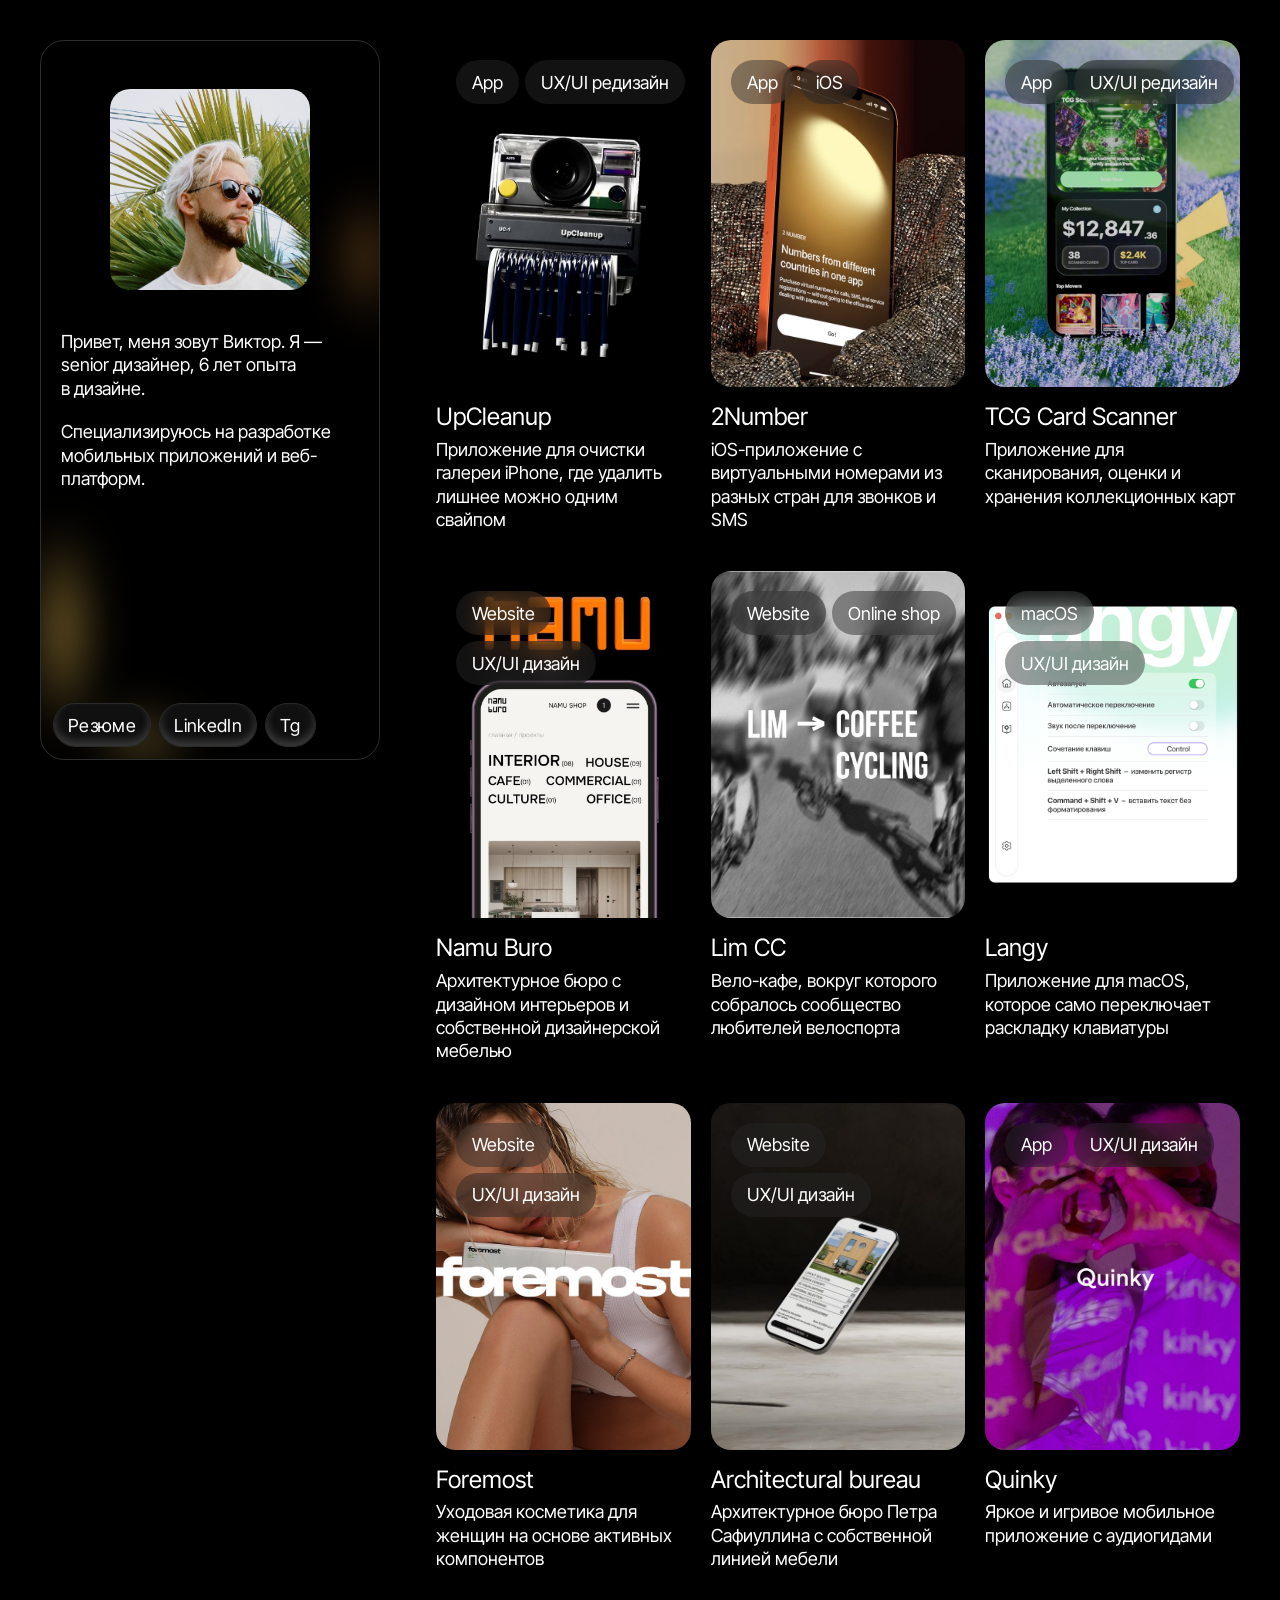
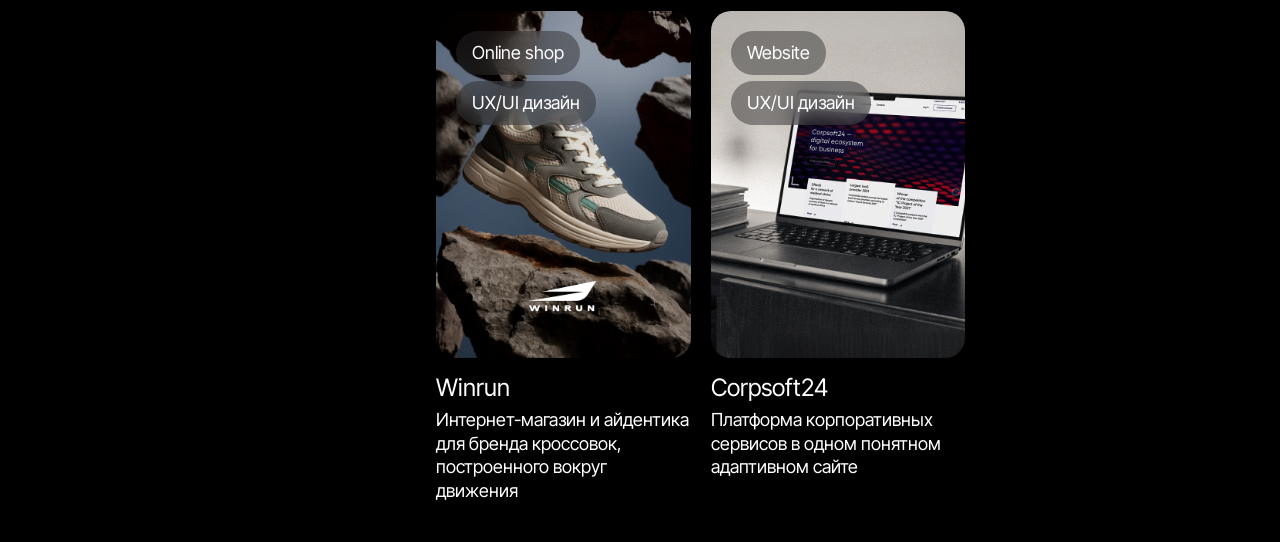
==== index.html @ 8efbd645 "Новая версия становится главной Страницы v2 перенесены в корень: главная с проектами, страницы проек" ====
<!DOCTYPE html>
<html lang="ru">
<head>
  <meta charset="UTF-8" />
  <meta name="viewport" content="width=device-width, initial-scale=1.0" />
  <meta name="description" content="Портфолио Виктора Радюка — senior дизайнера с 6-летним опытом в дизайне мобильных приложений и веб-платформ." />
  <meta property="og:image" content="https://vitya.pro/assets/twitter-badge.png" />
  <meta property="og:image:width" content="1024" />
  <meta property="og:image:height" content="552" />
  <meta name="twitter:card" content="summary_large_image" />
  <meta name="twitter:image" content="https://vitya.pro/assets/twitter-badge.png" />
  <title>Виктор Радюк — Product Designer</title>
  <link rel="preconnect" href="https://fonts.googleapis.com" />
  <link rel="preconnect" href="https://fonts.gstatic.com" crossorigin />
  <link href="https://fonts.googleapis.com/css2?family=Inter+Tight:wght@400;500&display=swap" rel="stylesheet" />
  <link rel="stylesheet" href="style.css?v=20261021131308" />
  <!-- Google tag (gtag.js) -->
  <script async src="https://www.googletagmanager.com/gtag/js?id=G-6443JLH0M9"></script>
  <script>
    window.dataLayer = window.dataLayer || [];
    function gtag(){dataLayer.push(arguments);}
    gtag('js', new Date());
    gtag('config', 'G-6443JLH0M9');
  </script>
  <!-- /Google tag -->
  <!-- Yandex.Metrika counter -->
  <script type="text/javascript">
    (function(m,e,t,r,i,k,a){
      m[i]=m[i]||function(){(m[i].a=m[i].a||[]).push(arguments)};
      m[i].l=1*new Date();
      for (var j = 0; j < document.scripts.length; j++) { if (document.scripts[j].src === r) { return; } }
      k=e.createElement(t),a=e.getElementsByTagName(t)[0],k.async=1,k.src=r,a.parentNode.insertBefore(k,a);
    })(window, document,'script','https://mc.yandex.ru/metrika/tag.js?id=109589373', 'ym');

    ym(109589373, 'init', {
      ssr:true,
      webvisor:true,
      clickmap:true,
      ecommerce:"dataLayer",
      referrer: document.referrer,
      url: location.href,
      accurateTrackBounce:true,
      trackLinks:true
    });
  </script>
  <!-- /Yandex.Metrika counter -->
</head>
<body>
  <noscript><div><img src="https://mc.yandex.ru/watch/109589373" style="position:absolute; left:-9999px;" alt="" /></div></noscript>
  <div class="layout">
    <!-- Плашка слева: на десктопе закреплена (sticky), на мобиле — обычный блок сверху -->
    <aside class="side-card">
      <div class="side-card__blobs" aria-hidden="true"></div>
      <div class="side-card__top">
        <img class="side-card__avatar" src="assets/avatar-victor.png" alt="Виктор Радюк" width="220" height="220" />
        <p class="side-card__text">Привет, меня зовут Виктор. Я&nbsp;— senior дизайнер, 6&nbsp;лет опыта в&nbsp;дизайне.</p>
        <p class="side-card__text">Специализируюсь на&nbsp;разработке мобильных приложений и&nbsp;веб-платформ.</p>
      </div>
      <nav class="side-card__actions" aria-label="Контакты">
        <a class="pill" href="resume.html">Резюме</a>
        <a class="pill" href="https://www.linkedin.com/in/viktor-radyuk/" target="_blank" rel="noopener noreferrer">LinkedIn</a>
        <a class="pill" href="https://t.me/allo_galochka" target="_blank" rel="noopener noreferrer">Tg</a>
      </nav>
    </aside>

    <!-- Проекты рисуются из projects.js -->
    <main class="projects" id="projects"></main>
  </div>
  <script src="projects.js?v=202610211301"></script>
  <script>
    document.getElementById("projects").innerHTML = PROJECTS.map((p) => `
      <a class="project" href="project.html?p=${p.slug}">
        <div class="project__media">
          <div class="project__tags">${p.tags.map((t) => `<span>${t}</span>`).join("")}</div>
          ${p.coverVideo
            ? `<video src="${asset(p.coverVideo)}" poster="${asset(p.cover)}" autoplay muted loop playsinline preload="metadata"></video>`
            : `<img src="${asset(p.cover)}" alt="${p.title}" loading="lazy" />`}
        </div>
        <h2 class="project__title">${p.title}</h2>
        <p class="project__lead">${p.lead}</p>
      </a>`).join("");
  </script>
</body>
</html>
---- style.css ----
:root {
  --bg: #000;
  --ink: #fff;
  --muted: rgba(255, 255, 255, 0.6);
  --line: rgba(255, 255, 255, 0.18);
  --font: "Inter Tight", "Inter", "Helvetica Neue", Arial, sans-serif;
  --aside-w: 340px;
  --gap: 56px;
}

*,
*::before,
*::after {
  box-sizing: border-box;
}

body {
  margin: 0;
  background: var(--bg);
  color: var(--ink);
  font-family: var(--font);
  -webkit-font-smoothing: antialiased;
}

img,
video {
  display: block;
  max-width: 100%;
}

a {
  color: inherit;
  text-decoration: none;
}

/* Layout */
.layout {
  display: grid;
  grid-template-columns: var(--aside-w) minmax(0, 1fr);
  gap: var(--gap);
  align-items: start;
  max-width: 1600px;
  margin-inline: auto;
  padding: 40px;
}

/* Side card */
.side-card {
  position: sticky;
  top: 40px;
  display: flex;
  flex-direction: column;
  justify-content: space-between;
  height: min(720px, calc(100vh - 80px));
  min-height: 520px;
  padding: 48px 12px 12px;
  overflow: hidden;
  border: 1px solid var(--line);
  border-radius: 24px;
  isolation: isolate;
}

.side-card__blobs {
  position: absolute;
  inset: 0;
  z-index: -1;
  filter: blur(22px);
  background:
    radial-gradient(ellipse 18% 14% at 100% 30%, rgba(235, 150, 60, 0.6), transparent 70%),
    radial-gradient(ellipse 14% 22% at 6% 82%, rgba(206, 164, 70, 0.75), transparent 70%),
    radial-gradient(ellipse 22% 8% at 30% 98%, rgba(215, 175, 85, 0.5), transparent 70%);
}

.side-card__avatar {
  width: 64%;
  height: auto;
  aspect-ratio: 1;
  margin: 0 auto 40px;
  object-fit: cover;
  border-radius: 20px;
}

.side-card__text {
  margin: 0 8px 20px;
  font-size: 18px;
  line-height: 1.3;
}

.side-card__actions {
  display: flex;
  flex-wrap: wrap;
  gap: 8px;
}

.pill {
  display: inline-flex;
  align-items: center;
  min-height: 44px;
  padding: 0 14px;
  border: 1px solid #2a2a2a;
  border-radius: 999px;
  background: #101010;
  box-shadow: inset 0 -5px 8px rgba(255, 255, 255, 0.18);
  font-size: 18px;
  letter-spacing: 0.02em; /* Inter Tight плотный — на кнопках буквы слипаются */
  transition: filter 0.2s ease, transform 0.2s ease;
}

.pill:hover {
  filter: brightness(1.5);
}

.pill:active {
  transform: translateY(1px);
}

/* Серая кнопка из Figma: fill C8C8C8, stroke 1px FFFFFF inside,
   inner shadow 0 −4 blur 11.3 FFFFFF 100% */
.pill--light {
  border-color: #fff;
  background: #c8c8c8;
  box-shadow: inset 0 -4px 11.3px #fff;
  color: #000;
}

.pill--light:hover {
  filter: brightness(0.92);
}

.arrow {
  display: block;
  width: 0.85em;
  height: 0.85em;
  fill: none;
  stroke: currentColor;
  stroke-width: 1.3;
}

.arrow--left {
  display: contents;
}

.arrow--left .arrow {
  transform: scaleX(-1);
}

.info__nav .pill {
  gap: 0.25em;
}

.pill--sm {
  min-height: 38px;
  padding: 0 16px;
  font-size: 16px;
}

/* Projects grid */
.project {
  display: block;
}

.projects {
  display: grid;
  grid-template-columns: repeat(3, minmax(0, 1fr));
  gap: 40px 20px;
}

.project__media {
  position: relative;
  aspect-ratio: 400 / 545;
  overflow: hidden;
  border-radius: 20px;
  background: #111;
}

.project__media img,
.project__media video {
  width: 100%;
  height: 100%;
  object-fit: cover;
  transition: transform 0.8s ease;
}

.project__tags {
  position: absolute;
  top: 20px;
  left: 20px;
  z-index: 1;
  display: flex;
  flex-wrap: wrap;
  gap: 6px;
}

.project__tags span {
  display: inline-flex;
  align-items: center;
  min-height: 44px;
  padding: 0 16px;
  border-radius: 999px;
  background: rgba(40, 40, 40, 0.45);
  backdrop-filter: blur(12px);
  -webkit-backdrop-filter: blur(12px);
  font-size: 18px;
}

.project__title {
  margin: 16px 0 6px;
  font-size: 24px;
  font-weight: 400;
  line-height: 1.2;
}

.project__lead {
  margin: 0;
  font-size: 18px;
  line-height: 1.3;
}

/* Hovering a project dims the others */
.project {
  transition: filter 0.6s ease, opacity 0.6s ease;
}

@media (hover: hover) {
  .projects:has(.project:hover) .project:not(:hover) {
    filter: blur(4px);
    opacity: 0.5;
  }

  .project:hover .project__media img,
  .project:hover .project__media video {
    transform: scale(1.03);
  }
}

/* Tablet */
@media (max-width: 1200px) {
  .layout {
    --aside-w: 300px;
    --gap: 32px;
    padding: 24px;
  }

  .side-card {
    top: 24px;
    height: min(720px, calc(100vh - 48px));
  }

  .projects {
    grid-template-columns: repeat(2, minmax(0, 1fr));
  }
}

/* Mobile: card goes on top, scrolls with the page */
@media (max-width: 760px) {
  .layout {
    grid-template-columns: 1fr;
    gap: 32px;
    padding: 16px;
  }

  .side-card {
    position: relative;
    top: 0;
    height: auto;
    min-height: 0;
    padding-top: 32px;
  }

  .side-card__avatar {
    width: 50%;
    margin-bottom: 28px;
  }

  .side-card__text,
  .pill,
  .project__tags span,
  .project__lead {
    font-size: 16px;
  }

  .side-card__actions {
    margin-top: 12px;
  }

  .projects {
    grid-template-columns: 1fr;
    gap: 32px;
  }

  .project__tags {
    top: 14px;
    left: 14px;
  }

  .project__tags span {
    min-height: 36px;
    padding: 0 14px;
  }

  .project__title {
    font-size: 20px;
  }
}

@media (prefers-reduced-motion: reduce) {
  .project,
  .project__media img,
  .project__media video {
    transition: none;
  }
}

/* ===== Project page ===== */
.layout--project {
  grid-template-columns: var(--aside-w) minmax(0, 1fr) minmax(320px, 420px);
  grid-template-areas: "aside phone info";
}

.layout--project .side-card {
  grid-area: aside;
}

.phone-col {
  grid-area: phone;
  position: sticky;
  top: 40px;
  display: flex;
  justify-content: center;
  padding-top: 70px;
}

.phone {
  --phone-h: min(624px, calc(100vh - 160px));
  /* Экран внутри рамки — ровно 390×844 (iPhone 14), как у скринов */
  height: var(--phone-h);
  width: calc((var(--phone-h) - 20px) * 390 / 844 + 20px);
  padding: 10px;
  border-radius: calc(var(--phone-h) * 0.09);
  background: #000;
  box-shadow:
    0 0 0 3px #d9d9de,
    0 0 0 4px #8e8e94,
    0 30px 80px rgba(0, 0, 0, 0.6);
}

.phone__screen {
  position: relative;
  height: 100%;
  overflow: hidden;
  border-radius: calc(var(--phone-h) * 0.075);
  background: #111;
  isolation: isolate;
}

.phone__slides {
  position: absolute;
  inset: 0;
}

/* Экран прототипа. Видимый — .is-active, уходящий во время анимации — .is-leaving */
.phone__slide {
  position: absolute;
  inset: 0;
  visibility: hidden;
}

.phone__slide.is-active,
.phone__slide.is-leaving {
  visibility: visible;
}

.phone__slide.is-active {
  z-index: 1;
}

.phone__slide[data-anim="push"].is-active {
  animation: slide-in 0.45s cubic-bezier(0.2, 0.8, 0.2, 1);
}

.phone__slide[data-anim="push"].is-leaving {
  animation: slide-out 0.45s cubic-bezier(0.2, 0.8, 0.2, 1) forwards;
}

/* Назад: уходящий экран уезжает вправо поверх, предыдущий выезжает из-под него */
.phone__slide[data-anim="back"].is-leaving {
  z-index: 2;
  animation: slide-out-right 0.45s cubic-bezier(0.2, 0.8, 0.2, 1) forwards;
}

.phone__slide[data-anim="back"].is-active {
  animation: slide-in-left 0.45s cubic-bezier(0.2, 0.8, 0.2, 1);
}

.phone__slide[data-anim="sheet"].is-active {
  animation: sheet-up 0.45s cubic-bezier(0.2, 0.8, 0.2, 1);
}

@keyframes slide-out-right {
  to { transform: translateX(100%); }
}

@keyframes slide-in-left {
  from { transform: translateX(-30%); filter: brightness(0.6); }
}

@keyframes sheet-up {
  from { transform: translateY(100%); }
}

.phone__slide[data-anim="fade"].is-active {
  animation: fade-in 0.4s ease;
}

@keyframes slide-in {
  from { transform: translateX(100%); }
}

@keyframes slide-out {
  to { transform: translateX(-30%); filter: brightness(0.6); }
}

@keyframes fade-in {
  from { opacity: 0; }
}

.phone__slide > img,
.phone__slide > video,
.phone__placeholder {
  width: 100%;
  height: 100%;
  object-fit: cover;
}

.phone__placeholder {
  display: flex;
  flex-direction: column;
  justify-content: flex-end;
  gap: 6px;
  padding: 0 18px 25%;
  background:
    radial-gradient(ellipse 70% 40% at 60% 30%, rgba(255, 220, 150, 0.55), transparent 70%),
    linear-gradient(#5a4321, #2a1d0e);
  font-size: 22px;
}

.phone__placeholder small {
  font-size: 13px;
  color: var(--muted);
}

/* Зона клика. Невидимая; при тапе мимо — мигает голубым, как в Figma */
.phone__hotspot {
  position: absolute;
  padding: 0;
  border: 0;
  border-radius: 12px;
  background: transparent;
  cursor: pointer;
}

.show-hotspots .phone__hotspot {
  animation: hotspot-flash 0.9s ease;
}

@keyframes hotspot-flash {
  0%, 60% {
    background: rgba(13, 153, 255, 0.35);
    box-shadow: inset 0 0 0 2px rgba(13, 153, 255, 0.8);
  }
}

.phone__status,
.phone__home {
  z-index: 2;
}

.has-screens .phone__status > :not(.phone__island),
.has-screens .phone__home {
  visibility: hidden;
}

.phone-col {
  flex-direction: column;
  align-items: center;
  gap: 16px;
}

.phone-col__bar {
  display: flex;
  align-items: center;
  gap: 12px;
  font-size: 14px;
  color: var(--muted);
}

.phone-col__restart {
  padding: 6px 12px;
  border: 1px solid var(--line);
  border-radius: 999px;
  background: none;
  color: var(--ink);
  font: inherit;
  cursor: pointer;
}

.phone-col__restart:hover {
  border-color: var(--ink);
}

.phone__status {
  position: absolute;
  inset: 0 0 auto;
  display: grid;
  grid-template-columns: 1fr 1fr;
  align-items: center;
  height: calc(var(--phone-h) * 0.062);
  padding: 0 8%;
  font-size: 14px;
  font-weight: 500;
  pointer-events: none;
}

/* Пропорции Dynamic Island iPhone 14 Pro: 125×37pt, 11pt от верха на экране 393×852 */
.phone__island {
  position: absolute;
  top: calc(var(--phone-h) * 0.013);
  left: 50%;
  width: 32%;
  height: calc(var(--phone-h) * 0.043);
  border-radius: 999px;
  background: #000;
  transform: translateX(-50%);
}

.phone__icons {
  display: flex;
  justify-content: flex-end;
  align-items: center;
  gap: 5px;
}

.phone__battery {
  width: 22px;
  height: 11px;
  border-radius: 3px;
  background: currentColor;
}

.phone__home {
  position: absolute;
  bottom: 8px;
  left: 50%;
  z-index: 2;
  width: 36%;
  height: 4px;
  border-radius: 4px;
  background: #fff;
  transform: translateX(-50%);
  pointer-events: none;
}

.info {
  grid-area: info;
  min-width: 0;
  padding-top: 16px;
}

.info__head {
  display: flex;
  justify-content: space-between;
  align-items: center;
  gap: 16px;
}

/* Кнопка close прилеплена к правому верхнему углу экрана.
   Справа — отступ layout, а на экранах шире 1600px — край контейнера */
.info__close {
  position: fixed;
  top: 40px;
  right: max(40px, calc((100vw - 1600px) / 2 + 40px));
  z-index: 10;
}

.info__title {
  margin: 0;
  font-size: 26px;
  font-weight: 400;
  line-height: 1.2;
}

.info__nav {
  display: flex;
  flex-wrap: wrap;
  gap: 8px;
  margin-top: 32px;
}

.info__nav .pill {
  min-height: 37px;
  padding: 0 12px;
  font-size: 17px;
}

.info__about {
  margin-top: 52px;
}

.info__label {
  margin: 0 0 16px;
  font-size: 17px;
  font-weight: 400;
}

.info__text {
  font-size: 17px;
  line-height: 1.3;
}

.info__text p {
  margin: 0 0 1em;
}

.info__text p:last-child {
  margin-bottom: 0;
}

.info__gallery {
  display: grid;
  gap: 20px;
  margin-top: 40px;
}

.info__gallery img,
.info__gallery video {
  width: 100%;
  border-radius: 16px;
  background: #111;
}

/* Без плашки, когда для трёх колонок мало места */
@media (max-width: 1200px) {
  .layout--project {
    grid-template-columns: minmax(0, 1fr) minmax(300px, 420px);
    grid-template-areas: "phone info";
  }

  .layout--project .side-card {
    display: none;
  }

  .phone-col {
    top: 24px;
    padding-top: 40px;
  }

  .info__close {
    top: 24px;
    right: 24px;
  }
}

/* Mobile: шапка → телефон → описание → галерея */
@media (max-width: 760px) {
  .layout--project {
    grid-template-columns: 1fr;
    grid-template-areas:
      "head"
      "nav"
      "phone"
      "about"
      "gallery";
    gap: 0;
  }

  .info {
    display: contents;
  }

  .info__head {
    grid-area: head;
    padding-top: 8px;
  }

  .info__nav {
    grid-area: nav;
    margin-top: 16px;
  }

  .info__about {
    grid-area: about;
    margin-top: 32px;
  }

  .info__gallery {
    grid-area: gallery;
    margin-top: 28px;
    gap: 12px;
  }

  .info__title {
    padding-right: 96px;
    font-size: 22px;
  }

  .info__close {
    top: 16px;
    right: 16px;
  }

  .info__nav .pill,
  .info__label,
  .info__text {
    font-size: 16px;
  }

  .phone-col {
    position: relative;
    top: 0;
    padding-top: 32px;
  }

  .phone {
    --phone-h: min(560px, 130vw);
  }
}

/* ===== Project page, case variant (без прототипа) =====
   Как на osamdesign.com: плашка слева, справа на всю ширину — шапка,
   описание с вкладками, плитки галереи и карусель промо-видео */
.layout--case {
  grid-template-columns: var(--aside-w) minmax(0, 1fr);
  grid-template-areas: "aside info";
}

.layout--case .info {
  display: grid;
  grid-template-columns: minmax(0, 1fr);
  padding-top: 8px;
}

/* Справа место под закреплённую кнопку «Закрыть» */
.layout--case .info__head {
  padding-right: 140px;
}

/* Кнопки перелистывания проектов — под заголовком */
.layout--case .info__nav {
  margin-top: 24px;
}

.layout--case .info__about,
.layout--case .info__gallery,
.layout--case .carousel {
  grid-column: 1 / -1;
}

.brief {
  display: grid;
  grid-template-columns: minmax(0, 1fr) minmax(0, 1.55fr);
  gap: 24px;
  margin-top: 40px;
}

.brief .info__label {
  margin: 0;
}

/* Плитки галереи */
.plates {
  grid-template-columns: repeat(2, minmax(0, 1fr));
  grid-auto-flow: dense;
  gap: 16px;
  margin-top: 40px;
}

.plate {
  margin: 0;
  overflow: hidden;
  border-radius: 24px;
  background: #111;
}

.info__gallery .plate img,
.info__gallery .plate video {
  height: 100%;
  aspect-ratio: 4 / 5;
  object-fit: cover;
  border-radius: 0;
}

.plate--wide,
.plate--solo {
  grid-column: 1 / -1;
}

.info__gallery .plate--wide img,
.info__gallery .plate--wide video {
  height: auto;
  aspect-ratio: auto;
}

.plate--solo {
  justify-self: center;
  width: calc(50% - 8px);
}

/* Карусель промо-видео 3:4 */
.carousel {
  display: grid;
  gap: 16px;
  margin-top: 16px;
}

.carousel__track {
  display: flex;
  gap: 16px;
  overflow-x: auto;
  scroll-snap-type: x mandatory;
  scrollbar-width: none;
  overscroll-behavior-x: contain;
}

.carousel__track::-webkit-scrollbar {
  display: none;
}

.carousel__slide {
  flex: 0 0 calc((100% - 32px) / 2.25);
  aspect-ratio: 3 / 4;
  margin: 0;
  overflow: hidden;
  border-radius: 24px;
  background: #111;
  scroll-snap-align: start;
}

.carousel__slide img,
.carousel__slide video {
  display: block;
  width: 100%;
  height: 100%;
  object-fit: cover;
}

.carousel__nav {
  display: flex;
  gap: 8px;
}

.carousel__nav[hidden] {
  display: none;
}

.carousel__btn {
  display: grid;
  place-items: center;
  width: 44px;
  height: 44px;
  padding: 0;
  border: 0;
  border-radius: 50%;
  background: #e8e8e8;
  color: #000;
  font-size: 18px;
  cursor: pointer;
  transition: opacity 0.2s ease;
}

.carousel__btn:disabled {
  opacity: 0.35;
  cursor: default;
}

/* Плашка остаётся до 900px (в варианте с айфоном она прячется раньше) */
@media (max-width: 1200px) {
  .layout--case {
    grid-template-columns: var(--aside-w) minmax(0, 1fr);
    grid-template-areas: "aside info";
  }

  .layout--case .side-card {
    display: flex;
  }
}

@media (max-width: 900px) {
  .layout--case {
    grid-template-columns: minmax(0, 1fr);
    grid-template-areas: "info";
  }

  .layout--case .side-card {
    display: none;
  }
}

@media (max-width: 760px) {
  .layout--case .info {
    display: grid;
    grid-template-columns: minmax(0, 1fr);
  }

  /* Сбросить именованные области из мобильного варианта с айфоном */
  .layout--case .info__head,
  .layout--case .info__nav,
  .layout--case .info__about,
  .layout--case .info__gallery {
    grid-area: auto;
  }

  .layout--case .info__head {
    padding-right: 110px;
  }

  .layout--case .info__nav {
    margin-top: 16px;
  }

  .brief {
    grid-template-columns: 1fr;
    gap: 12px;
    margin-top: 28px;
  }

  .plates {
    grid-template-columns: 1fr;
    gap: 12px;
    margin-top: 28px;
  }

  .plate,
  .carousel__slide {
    border-radius: 16px;
  }

  .plate--solo {
    width: 100%;
  }

  .info__gallery .plate img,
  .info__gallery .plate video {
    aspect-ratio: auto;
  }

  .carousel__slide {
    flex-basis: 78%;
  }
}

/* ===== Resume page ===== */
.resume {
  display: grid;
  gap: 100px;
  padding-top: 8px;
}

.exp {
  display: grid;
  grid-template-columns: minmax(0, 1fr) minmax(0, 1.2fr);
  gap: 24px 64px;
  align-items: start;
}

.exp__name {
  margin: 0;
  font-size: 28px;
  font-weight: 400;
  line-height: 1.3;
}

.exp__role {
  margin: 16px 0 0;
  font-size: 20px;
  line-height: 1.5;
  color: rgba(255, 255, 255, 0.4);
}

.exp__body {
  display: grid;
  gap: 48px;
}

.exp__lead {
  margin: 0;
  font-size: 26px;
  line-height: 1.4;
}

.exp__subtitle {
  margin: 0 0 24px;
  font-size: 20px;
  font-weight: 400;
}

.exp__list {
  display: grid;
  gap: 20px;
  margin: 0;
  padding: 0;
  list-style: none;
}

.exp__list li {
  position: relative;
  padding-left: 26px;
  font-size: 20px;
  line-height: 1.5;
  color: rgba(255, 255, 255, 0.6);
}

/* Белая точка по центру строки, как на макете */
.exp__list li::before {
  content: "";
  position: absolute;
  top: 50%;
  left: 2px;
  width: 8px;
  height: 8px;
  border-radius: 50%;
  background: #fff;
  transform: translateY(-50%);
}

.exp__meta {
  display: flex;
  justify-content: space-between;
  gap: 24px;
  margin: 0;
}

.exp__meta dt {
  margin-bottom: 12px;
  font-size: 14px;
  text-transform: uppercase;
  color: rgba(255, 255, 255, 0.5);
}

.exp__meta dd {
  margin: 0;
  font-size: 16px;
}

.exp__meta a {
  text-decoration: underline;
  text-underline-offset: 3px;
}

@media (max-width: 1200px) {
  .exp {
    gap: 24px 40px;
  }

  .exp__name,
  .exp__lead {
    font-size: 24px;
  }
}

@media (max-width: 1000px) {
  .exp {
    grid-template-columns: 1fr;
  }
}

@media (max-width: 760px) {
  .resume {
    gap: 64px;
  }

  .exp__body {
    gap: 32px;
  }

  .exp__name,
  .exp__lead {
    font-size: 20px;
  }

  .exp__role,
  .exp__subtitle,
  .exp__list li {
    font-size: 16px;
  }

  .exp__subtitle {
    margin-bottom: 16px;
  }

  .exp__list {
    gap: 14px;
  }

  .exp__meta {
    flex-wrap: wrap;
    justify-content: flex-start;
    gap: 20px 32px;
  }
}
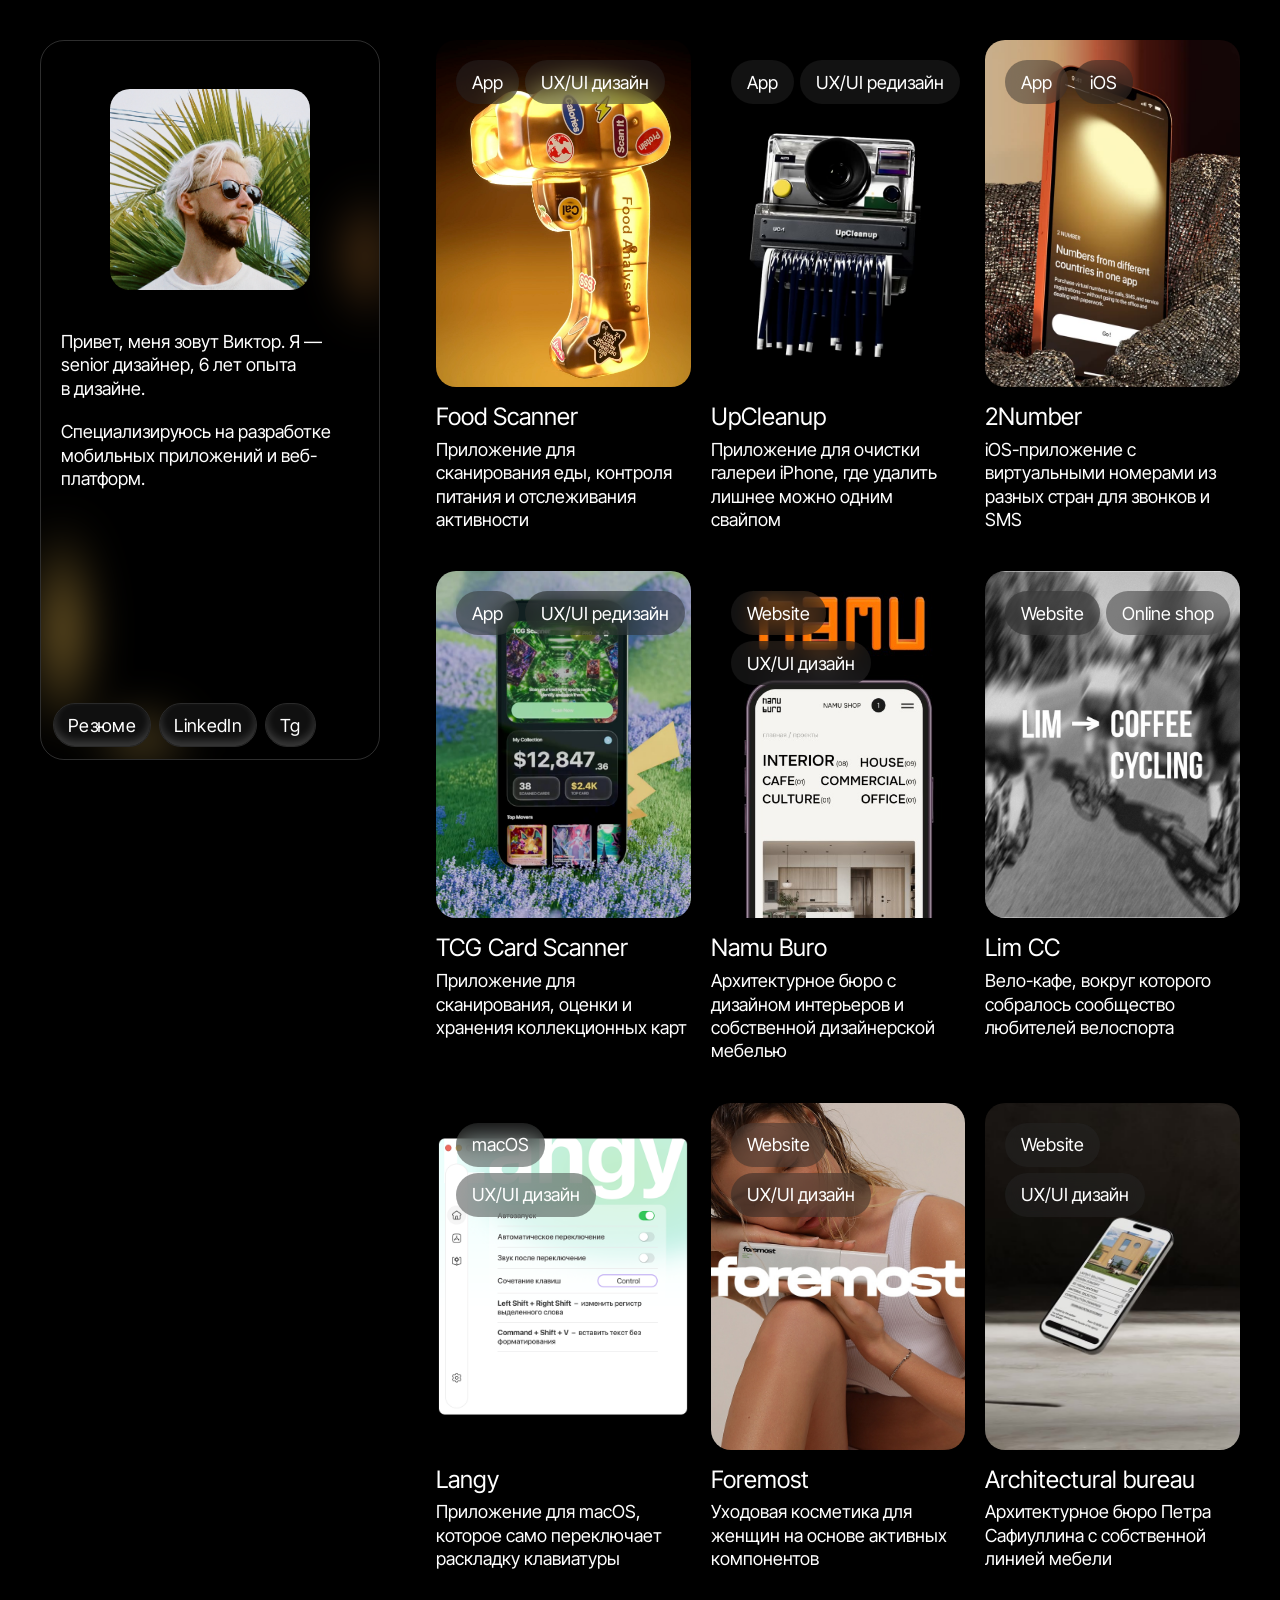
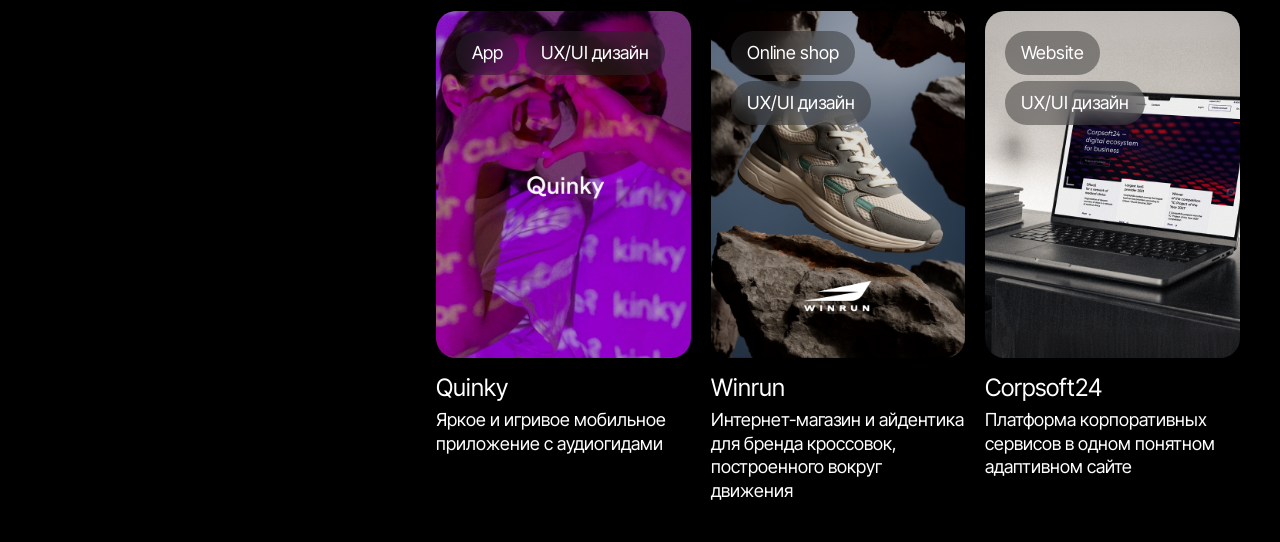
==== commit e6554d6a: "Add Food Scanner portfolio project and interactive prototype" ====
--- a/index.html
+++ b/index.html
@@ -10,6 +10,9 @@
   <meta name="twitter:card" content="summary_large_image" />
   <meta name="twitter:image" content="https://vitya.pro/assets/twitter-badge.png" />
   <title>Виктор Радюк — Product Designer</title>
+  <link rel="icon" href="/favicon.svg" type="image/svg+xml" />
+  <link rel="icon" href="/favicon-32.png" type="image/png" sizes="32x32" />
+  <link rel="apple-touch-icon" href="/apple-touch-icon.png" />
   <link rel="preconnect" href="https://fonts.googleapis.com" />
   <link rel="preconnect" href="https://fonts.gstatic.com" crossorigin />
   <link href="https://fonts.googleapis.com/css2?family=Inter+Tight:wght@400;500&display=swap" rel="stylesheet" />
@@ -66,7 +69,7 @@
     <!-- Проекты рисуются из projects.js -->
     <main class="projects" id="projects"></main>
   </div>
-  <script src="projects.js?v=202610211301"></script>
+  <script src="projects.js?v=202610271100"></script>
   <script>
     document.getElementById("projects").innerHTML = PROJECTS.map((p) => `
       <a class="project" href="project.html?p=${p.slug}">
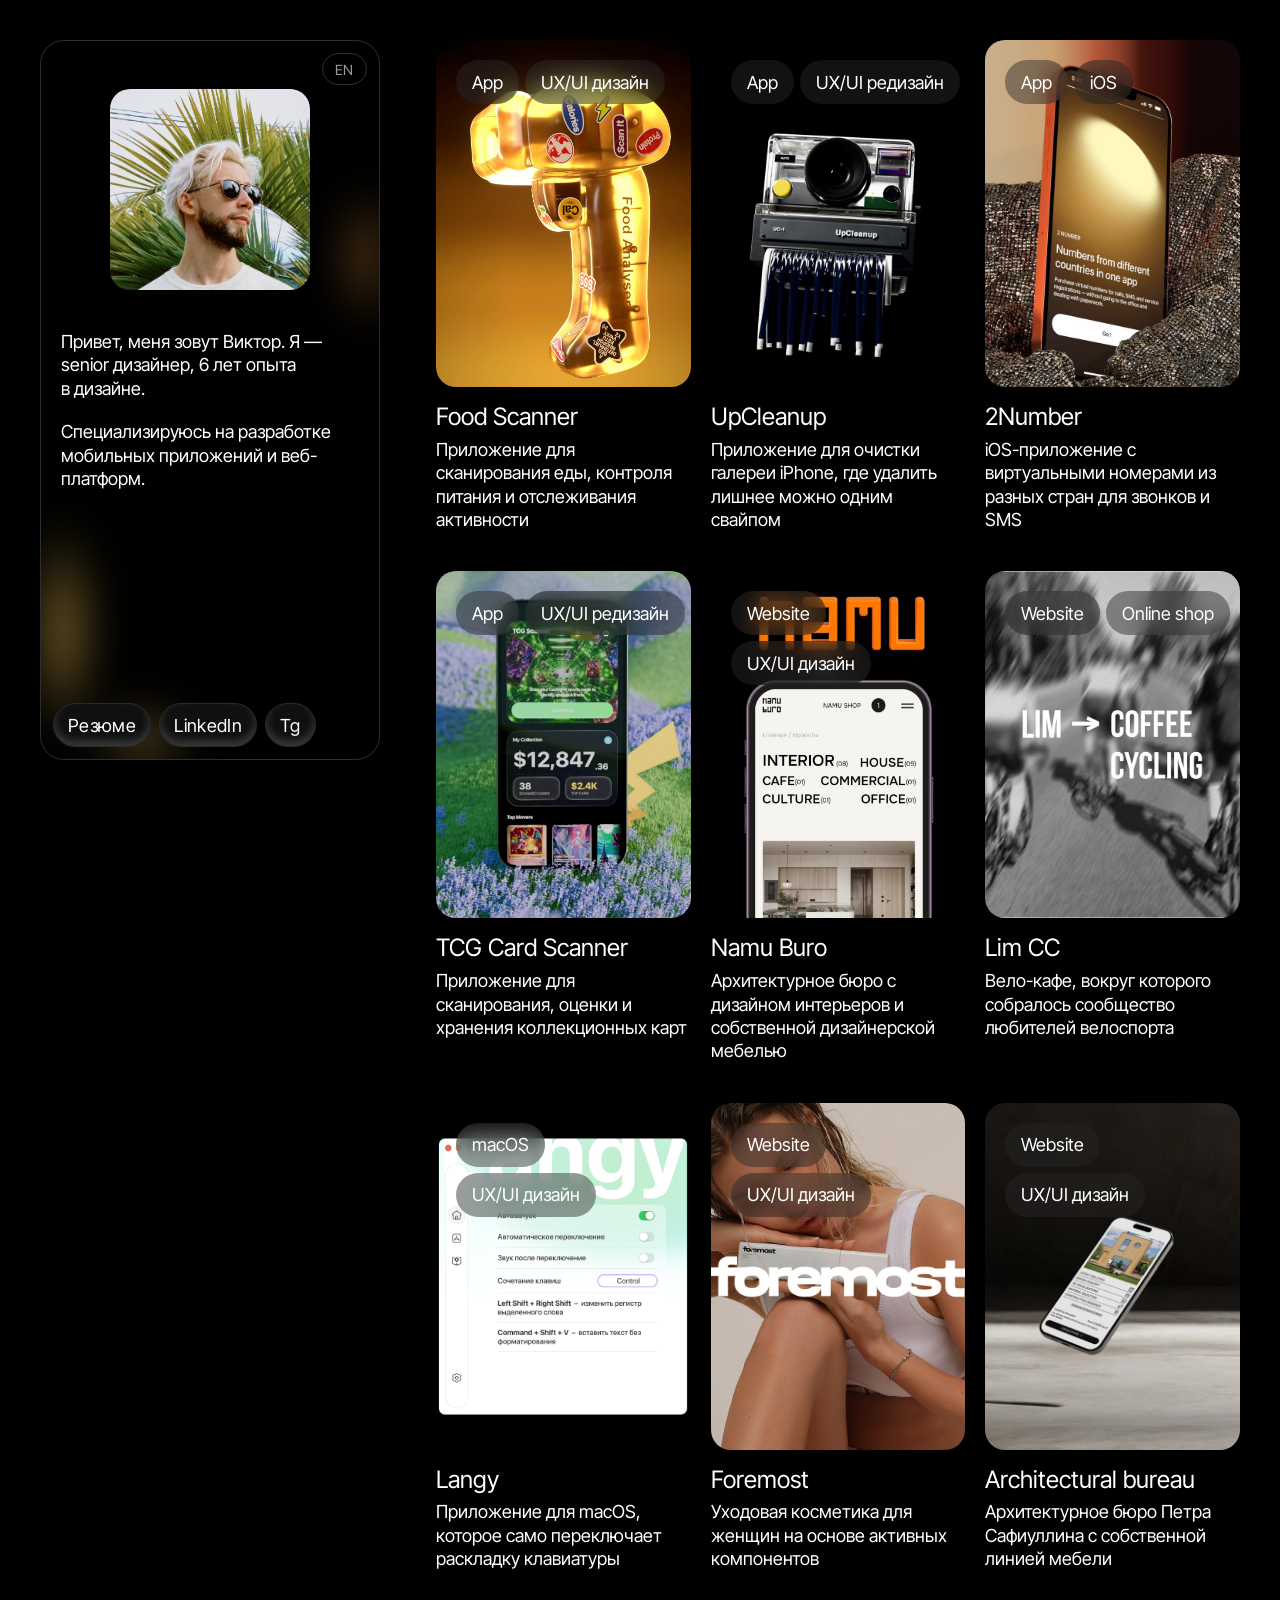
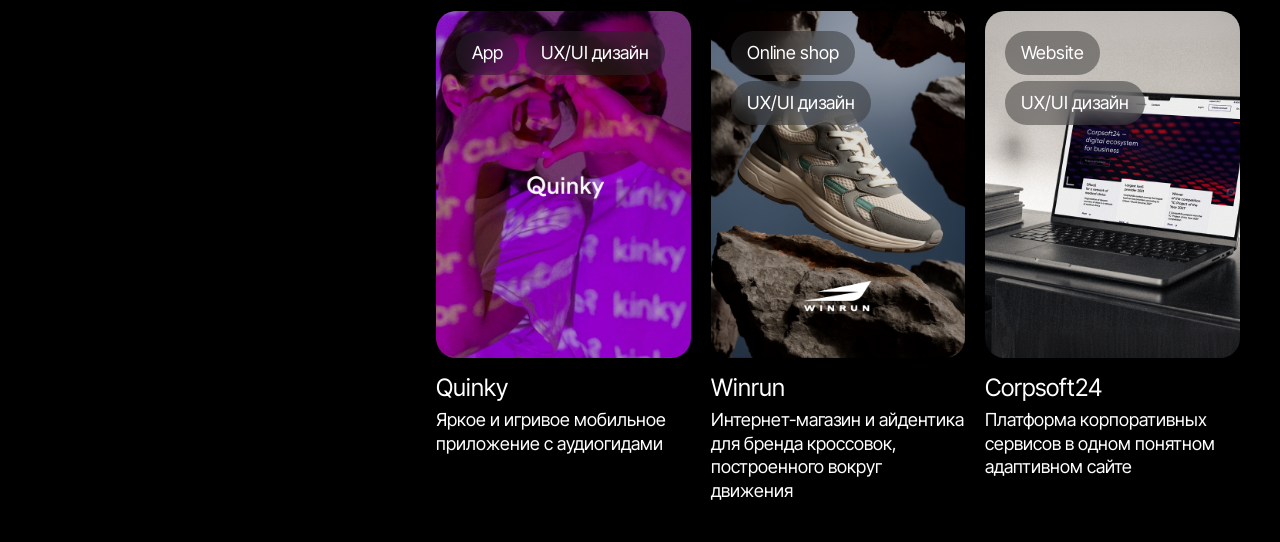
==== commit 42451b95: "Английская версия сайта в /en/ Главная, страницы проектов и резюме на английском. Тексты проектов — " ====
--- a/index.html
+++ b/index.html
@@ -9,14 +9,17 @@
   <meta property="og:image:height" content="552" />
   <meta name="twitter:card" content="summary_large_image" />
   <meta name="twitter:image" content="https://vitya.pro/assets/twitter-badge.png" />
+  <link rel="alternate" hreflang="ru" href="https://vitya.pro/" />
+  <link rel="alternate" hreflang="en" href="https://vitya.pro/en/" />
+  <link rel="alternate" hreflang="x-default" href="https://vitya.pro/" />
   <title>Виктор Радюк — Product Designer</title>
-  <link rel="icon" href="/favicon.svg" type="image/svg+xml" />
-  <link rel="icon" href="/favicon-32.png" type="image/png" sizes="32x32" />
-  <link rel="apple-touch-icon" href="/apple-touch-icon.png" />
+  <link rel="icon" href="/favicon-green.svg" type="image/svg+xml" />
+  <link rel="icon" href="/favicon-green-32.png" type="image/png" sizes="32x32" />
+  <link rel="apple-touch-icon" href="/apple-touch-icon-green.png" />
   <link rel="preconnect" href="https://fonts.googleapis.com" />
   <link rel="preconnect" href="https://fonts.gstatic.com" crossorigin />
   <link href="https://fonts.googleapis.com/css2?family=Inter+Tight:wght@400;500&display=swap" rel="stylesheet" />
-  <link rel="stylesheet" href="style.css?v=20261021131308" />
+  <link rel="stylesheet" href="style.css?v=20261117" />
   <!-- Google tag (gtag.js) -->
   <script async src="https://www.googletagmanager.com/gtag/js?id=G-6443JLH0M9"></script>
   <script>
@@ -54,6 +57,7 @@
     <!-- Плашка слева: на десктопе закреплена (sticky), на мобиле — обычный блок сверху -->
     <aside class="side-card">
       <div class="side-card__blobs" aria-hidden="true"></div>
+      <a class="lang-switch" href="/en/" hreflang="en" lang="en" aria-label="English version">EN</a>
       <div class="side-card__top">
         <img class="side-card__avatar" src="assets/avatar-victor.png" alt="Виктор Радюк" width="220" height="220" />
         <p class="side-card__text">Привет, меня зовут Виктор. Я&nbsp;— senior дизайнер, 6&nbsp;лет опыта в&nbsp;дизайне.</p>
@@ -69,7 +73,7 @@
     <!-- Проекты рисуются из projects.js -->
     <main class="projects" id="projects"></main>
   </div>
-  <script src="projects.js?v=202610271100"></script>
+  <script src="projects.js?v=20261117"></script>
   <script>
     document.getElementById("projects").innerHTML = PROJECTS.map((p) => `
       <a class="project" href="project.html?p=${p.slug}">
@@ -83,5 +87,9 @@
         <p class="project__lead">${p.lead}</p>
       </a>`).join("");
   </script>
+  <script>
+    // Переключатель языка ведёт на тот же проект
+    document.querySelectorAll(".lang-switch").forEach((a) => (a.href += location.search));
+  </script>
 </body>
 </html>
--- a/style.css
+++ b/style.css
@@ -60,6 +60,29 @@
   isolation: isolate;
 }
 
+/* Переключатель RU / EN в правом верхнем углу плашки */
+.lang-switch {
+  position: absolute;
+  top: 12px;
+  right: 12px;
+  z-index: 1;
+  display: inline-flex;
+  align-items: center;
+  min-height: 32px;
+  padding: 0 12px;
+  border: 1px solid var(--line);
+  border-radius: 999px;
+  font-size: 14px;
+  letter-spacing: 0.04em;
+  color: var(--muted);
+  transition: color 0.2s ease, border-color 0.2s ease;
+}
+
+.lang-switch:hover {
+  border-color: var(--ink);
+  color: var(--ink);
+}
+
 .side-card__blobs {
   position: absolute;
   inset: 0;
@@ -487,25 +510,41 @@
 }
 
 .phone-col__bar {
+  position: absolute;
+  top: 0;
+  left: 0;
   display: flex;
   align-items: center;
-  gap: 12px;
-  font-size: 14px;
-  color: var(--muted);
+  gap: 14px;
+  max-width: 100%;
+  font-size: clamp(18px, 1.7vw, 24px);
+  line-height: 1.3;
+  color: var(--ink);
 }
 
 .phone-col__restart {
-  padding: 6px 12px;
-  border: 1px solid var(--line);
-  border-radius: 999px;
-  background: none;
+  display: inline-flex;
+  align-items: center;
+  justify-content: center;
+  flex: 0 0 28px;
+  width: 28px;
+  height: 28px;
+  padding: 0;
+  border: 1px solid rgba(255, 255, 255, 0.25);
+  border-radius: 50%;
+  background: linear-gradient(160deg, #474747, #141414 55%, #3b3b3b);
+  box-shadow: inset 0 0 5px rgba(255, 255, 255, 0.2);
   color: var(--ink);
-  font: inherit;
   cursor: pointer;
 }
 
 .phone-col__restart:hover {
   border-color: var(--ink);
+}
+
+.phone-col__restart:focus-visible {
+  outline: 2px solid var(--ink);
+  outline-offset: 4px;
 }
 
 .phone__status {
@@ -651,7 +690,7 @@
 
   .phone-col {
     top: 24px;
-    padding-top: 40px;
+    padding-top: 70px;
   }
 
   .info__close {
@@ -717,7 +756,11 @@
   .phone-col {
     position: relative;
     top: 0;
-    padding-top: 32px;
+    padding-top: 96px;
+  }
+
+  .phone-col__bar {
+    top: 32px;
   }
 
   .phone {
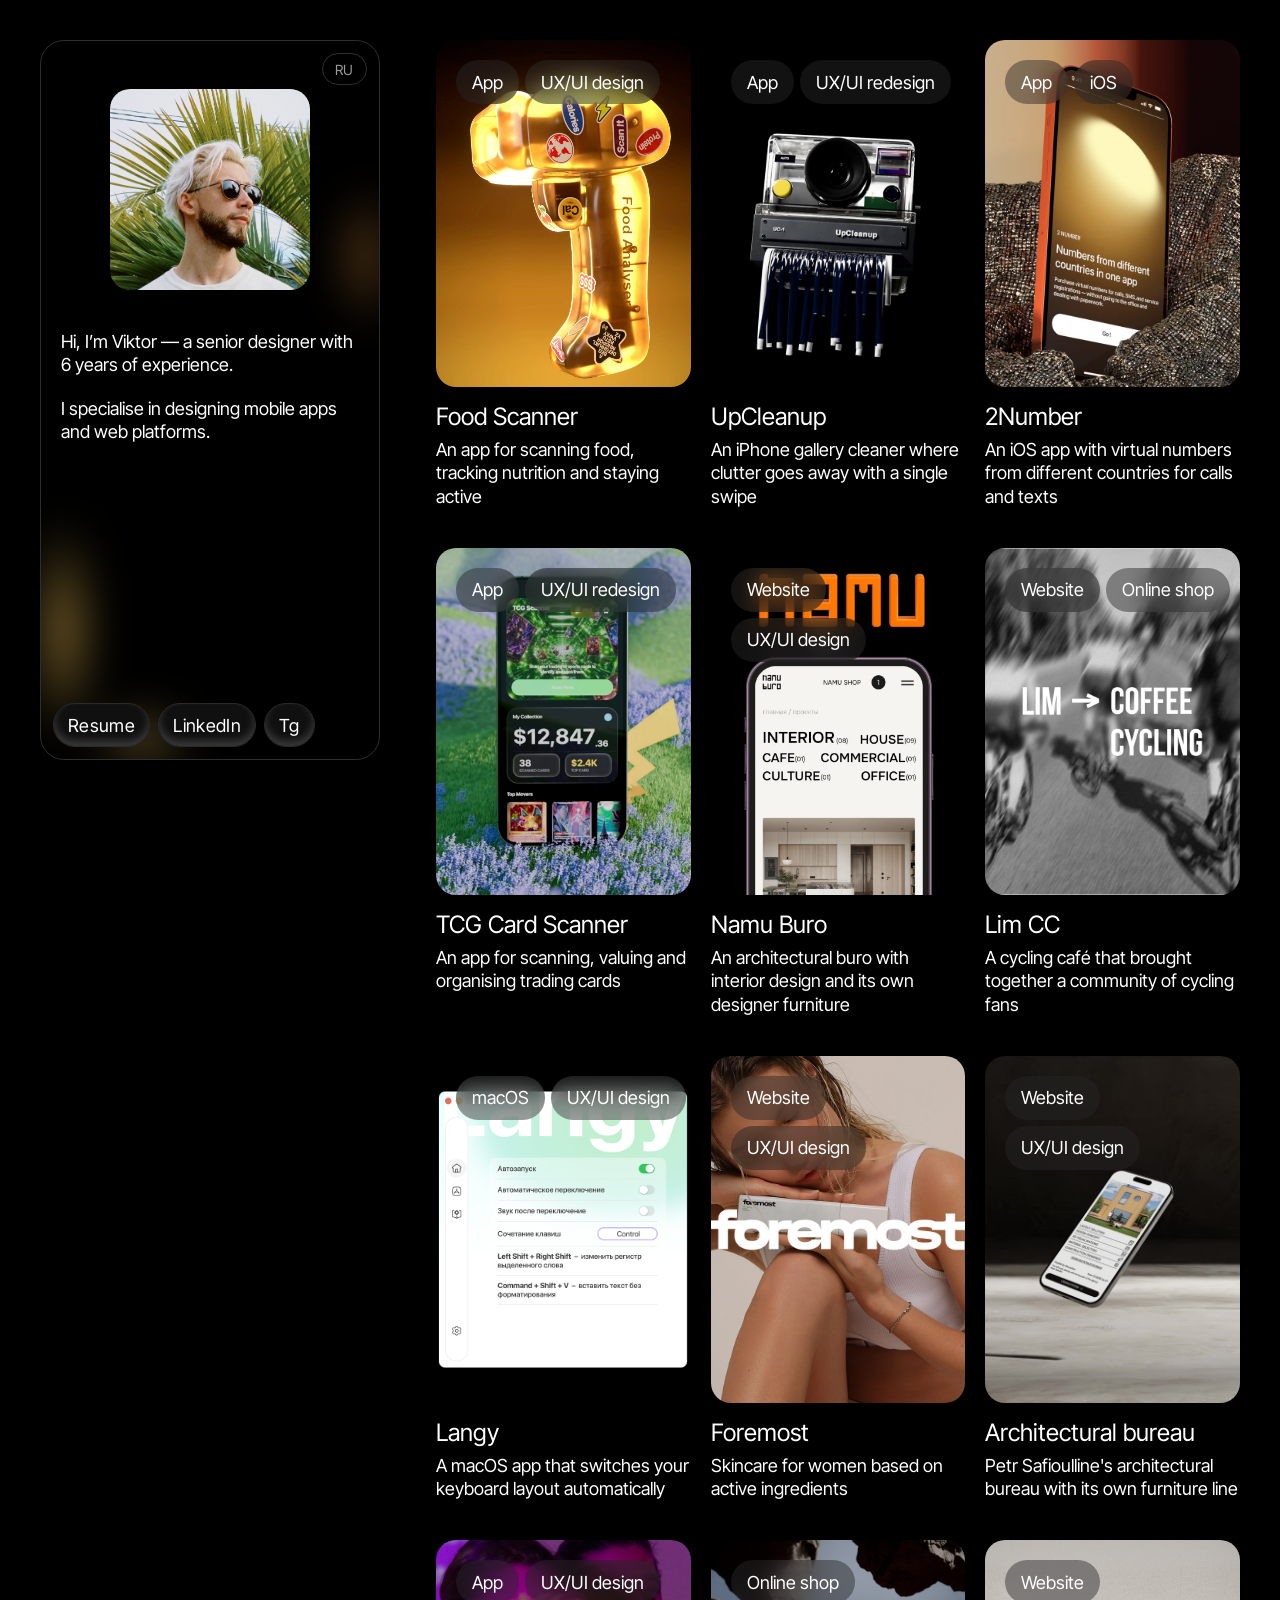
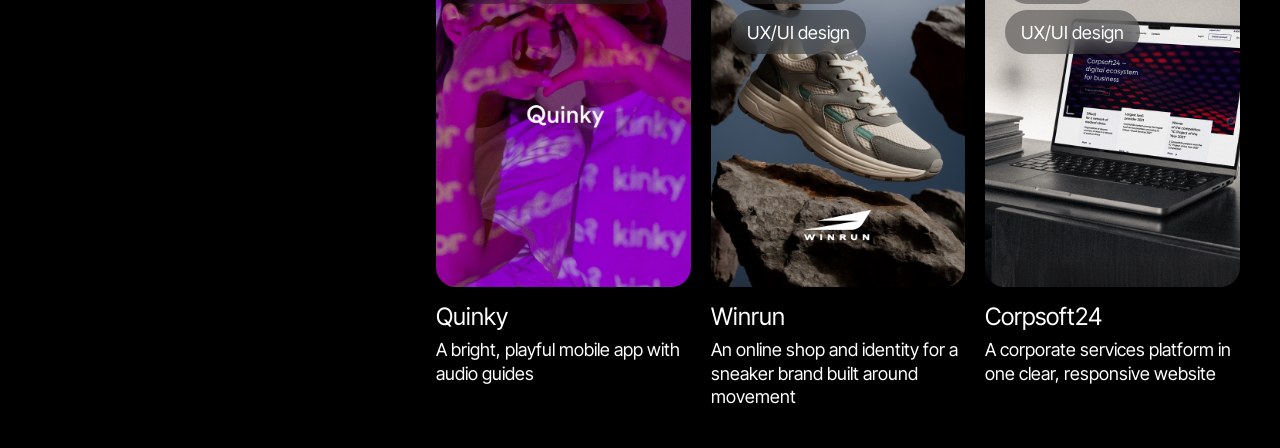
==== commit 80456e46: "Автовыбор языка по браузеру Если среди языков браузера нет русского, посетитель уходит на /en/, если" ====
--- a/index.html
+++ b/index.html
@@ -2,6 +2,28 @@
 <html lang="ru">
 <head>
   <meta charset="UTF-8" />
+  <script>
+    // Язык по браузеру: русский — если он есть в списке языков, иначе английский.
+    // Выбор в переключателе RU/EN запоминается и важнее браузера. Поисковых ботов не трогаем.
+    (function () {
+      try {
+        if (/bot|crawl|spider|slurp|lighthouse|preview/i.test(navigator.userAgent)) return;
+        var here = document.documentElement.lang;
+        var want = localStorage.getItem("site-lang");
+        if (want !== "ru" && want !== "en") {
+          var langs = navigator.languages || [navigator.language || ""];
+          want = "en";
+          for (var i = 0; i < langs.length; i++) {
+            if ((langs[i] || "").toLowerCase().slice(0, 2) === "ru") { want = "ru"; break; }
+          }
+        }
+        if (want === here) return;
+        var path = location.pathname;
+        var target = want === "en" ? "/en" + path : path.replace(/^\/en/, "") || "/";
+        location.replace(target + location.search + location.hash);
+      } catch (e) {}
+    })();
+  </script>
   <meta name="viewport" content="width=device-width, initial-scale=1.0" />
   <meta name="description" content="Портфолио Виктора Радюка — senior дизайнера с 6-летним опытом в дизайне мобильных приложений и веб-платформ." />
   <meta property="og:image" content="https://vitya.pro/assets/twitter-badge.png" />
@@ -89,7 +111,13 @@
   </script>
   <script>
     // Переключатель языка ведёт на тот же проект
-    document.querySelectorAll(".lang-switch").forEach((a) => (a.href += location.search));
+    document.querySelectorAll(".lang-switch").forEach((a) => {
+      a.href += location.search;
+      // Ручной выбор языка запоминается и отключает автоперенаправление
+      a.addEventListener("click", () => {
+        try { localStorage.setItem("site-lang", a.lang); } catch (e) {}
+      });
+    });
   </script>
 </body>
 </html>
